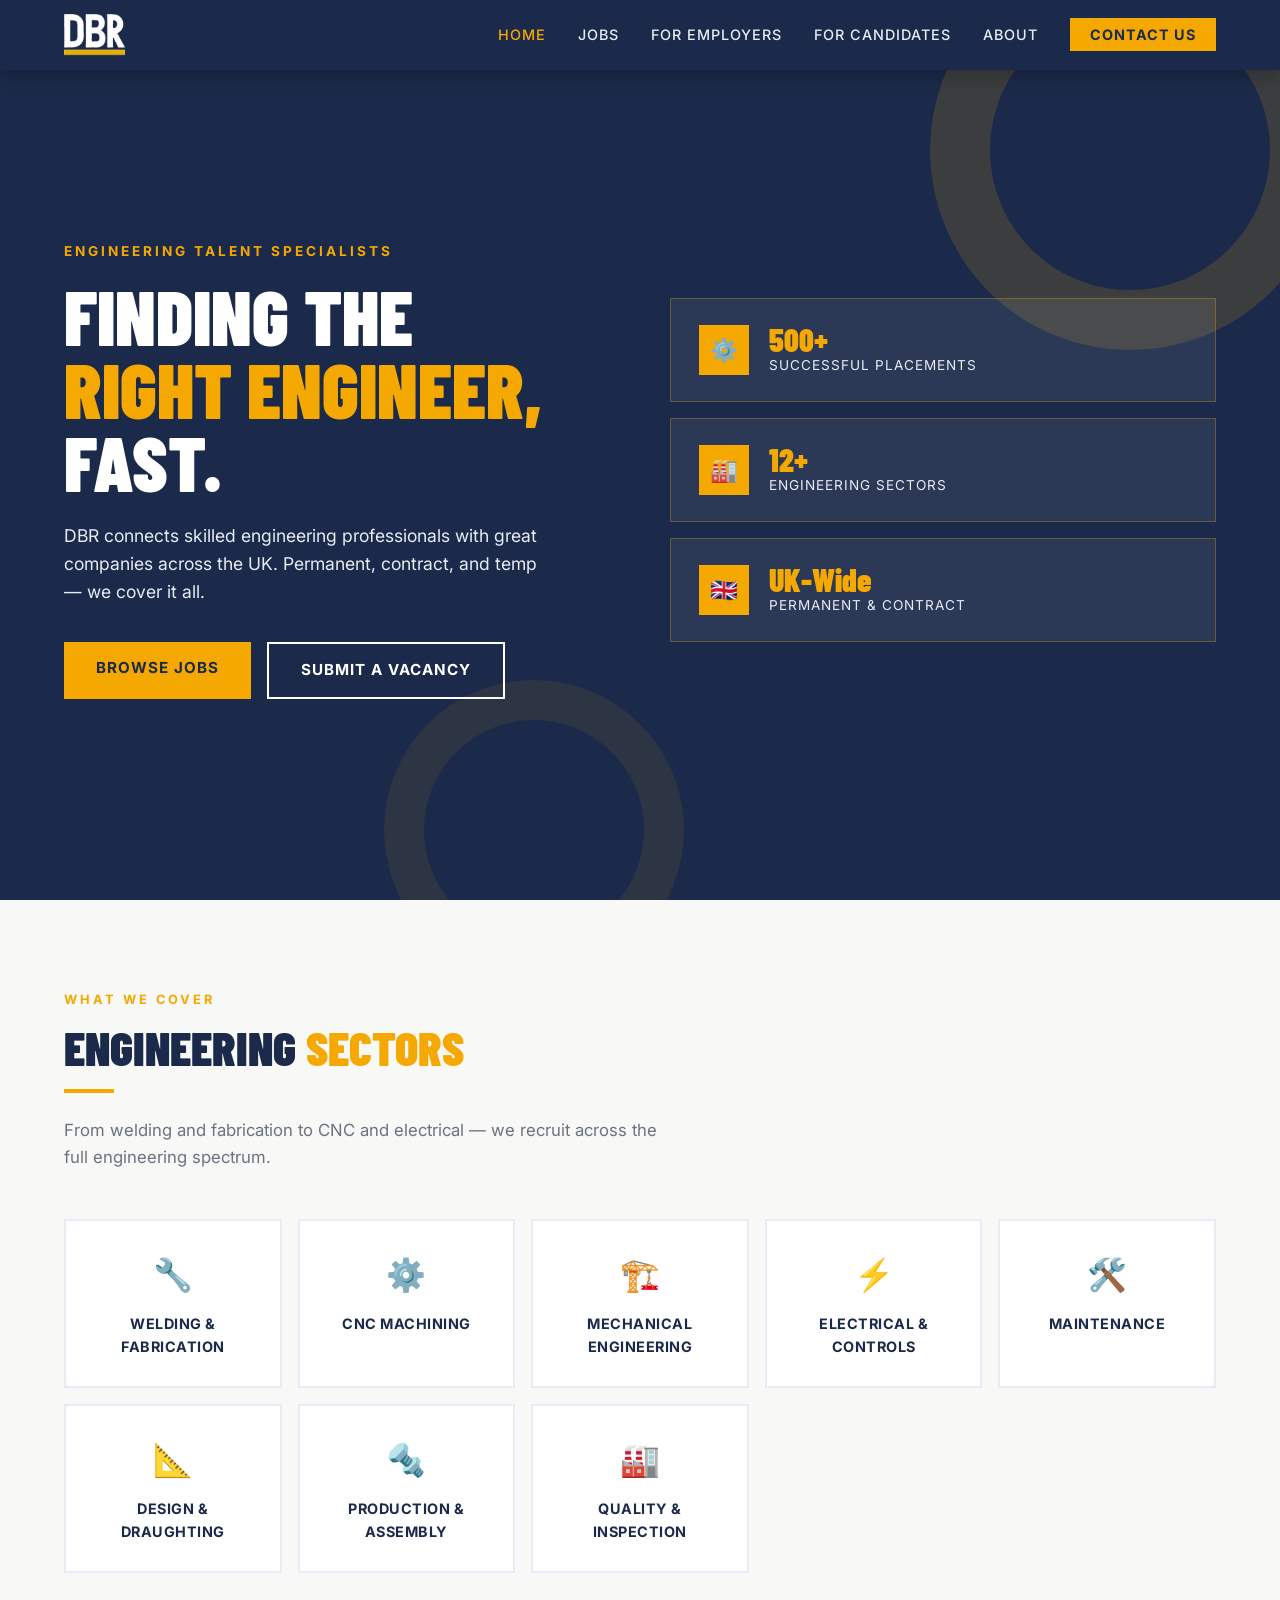
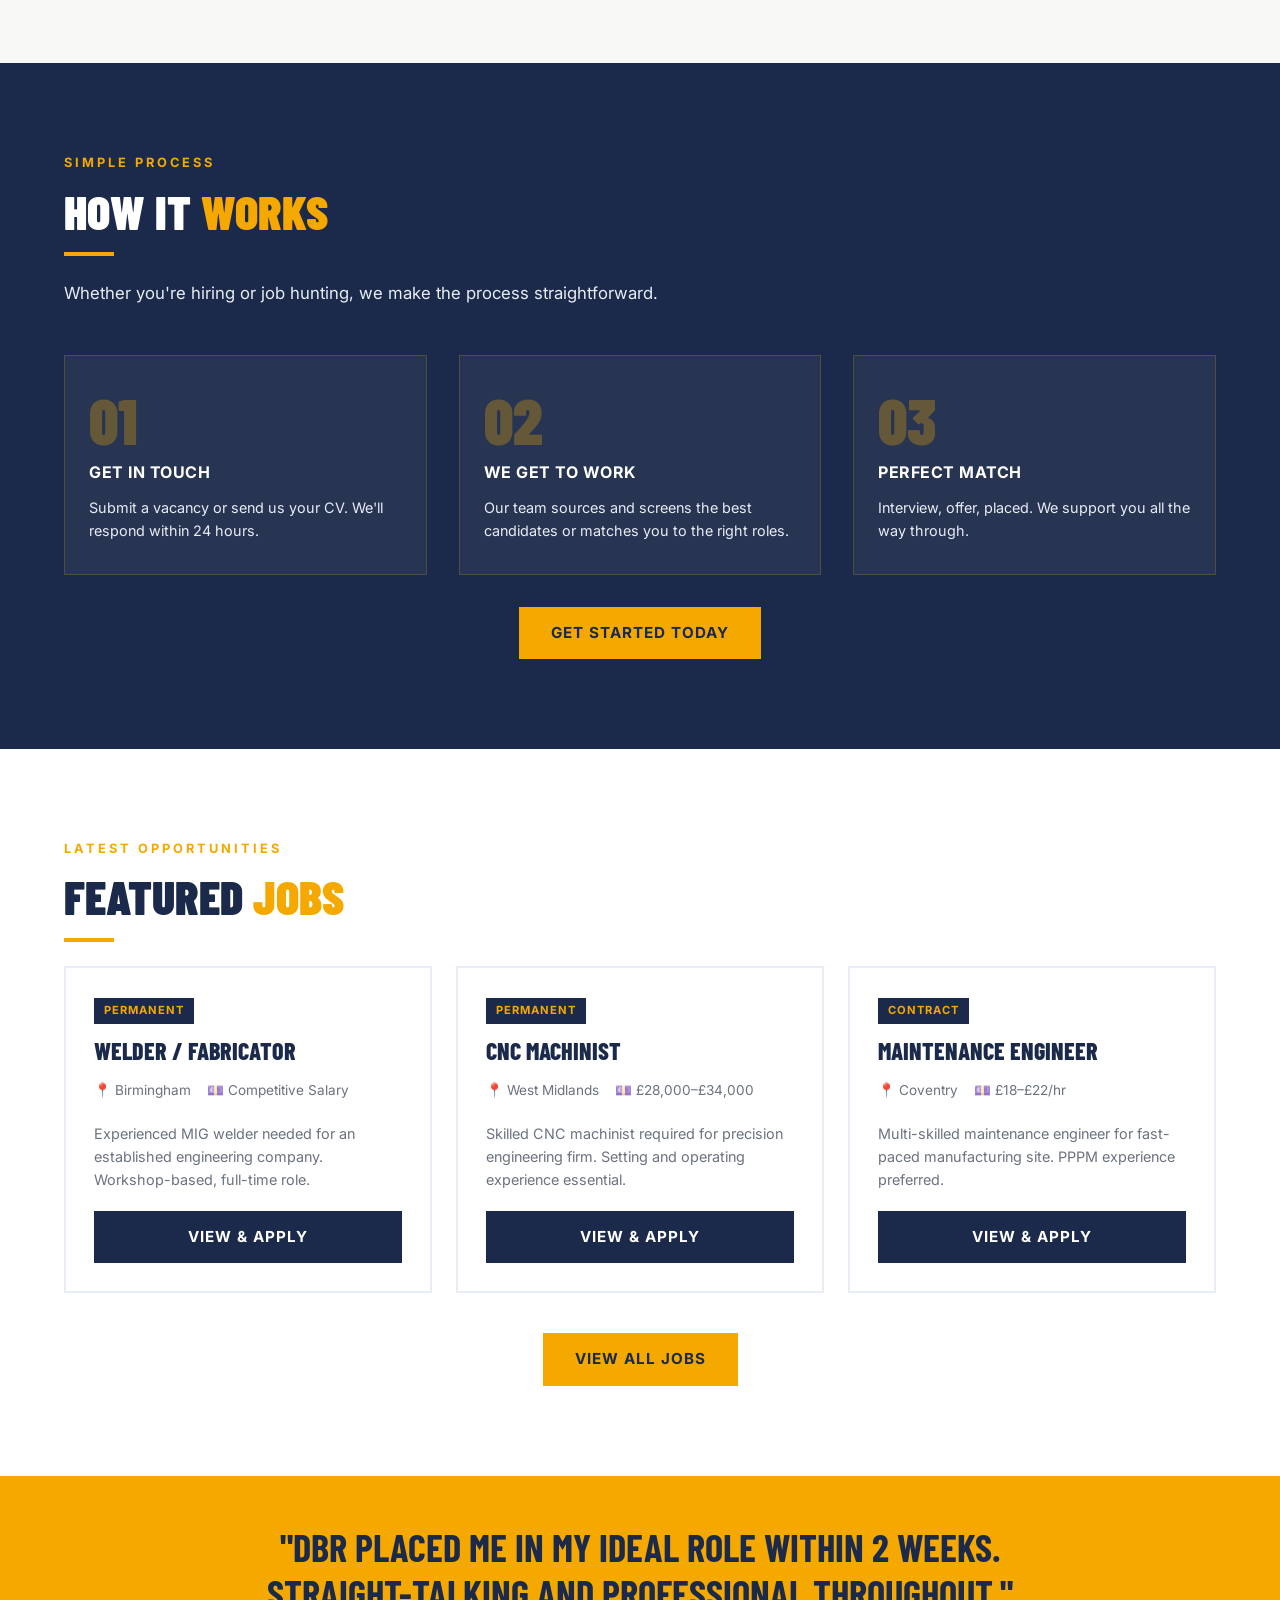
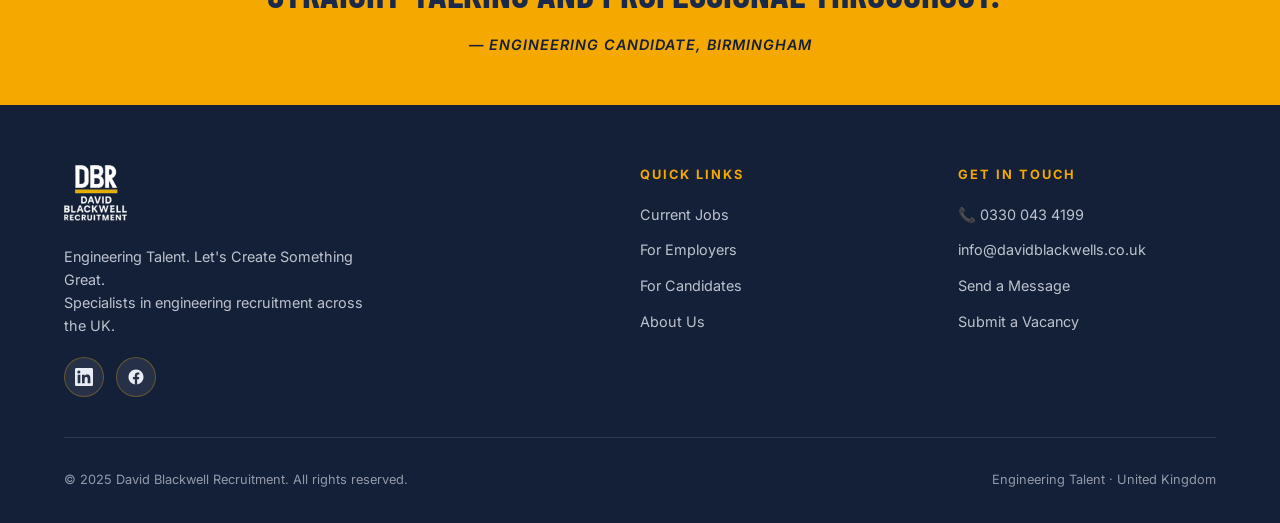
==== index.html @ 54b577ec "Add files via upload" ====
<!DOCTYPE html>
<html lang="en">
<head>
  <meta charset="UTF-8" />
  <meta name="viewport" content="width=device-width, initial-scale=1.0" />
  <title>David Blackwell Recruitment | Engineering Talent</title>
  <meta name="description" content="DBR — Engineering talent specialists. Permanent and contract recruitment across the UK. Welding, CNC, mechanical, electrical & maintenance roles." />
  <meta name="keywords" content="engineering recruitment, welding jobs, CNC machinist jobs, mechanical engineer recruitment, UK engineering recruiter" />
  <link rel="canonical" href="https://www.davidblackwells.co.uk/" />

  <!-- Open Graph / Social Sharing -->
  <meta property="og:type" content="website" />
  <meta property="og:title" content="David Blackwell Recruitment | Engineering Talent" />
  <meta property="og:description" content="Engineering talent specialists. Permanent and contract recruitment across the UK." />
  <meta property="og:image" content="https://www.davidblackwells.co.uk/images/dbr-logo-full.png" />
  <meta property="og:url" content="https://www.davidblackwells.co.uk/" />
  <meta name="twitter:card" content="summary" />

  <!-- Favicon -->
  <link rel="icon" type="image/png" sizes="32x32" href="images/favicon-32.png" />
  <link rel="icon" type="image/png" sizes="16x16" href="images/favicon-16.png" />
  <link rel="apple-touch-icon" sizes="180x180" href="images/favicon-180.png" />

  <link rel="stylesheet" href="css/style.css" />
  <style>
    /* Home-specific nav links (root level) */
    .nav-links li a[href="../index.html"] { color: #F5A800; }
  </style>

  <!-- Google Analytics (GA4) — REPLACE G-XXXXXXXXXX WITH YOUR REAL MEASUREMENT ID -->
  <script async src="https://www.googletagmanager.com/gtag/js?id=G-XXXXXXXXXX"></script>
  <script>
    window.dataLayer = window.dataLayer || [];
    function gtag(){dataLayer.push(arguments);}
    gtag('js', new Date());
    gtag('config', 'G-XXXXXXXXXX');
  </script>
</head>
<body>

<!-- NAV -->
<nav>
  <a href="index.html" class="nav-logo">
    <img src="images/dbr-mark-white.png" alt="David Blackwell Recruitment logo" class="nav-logo-img" />
  </a>
  <ul class="nav-links">
    <li><a href="index.html" style="color:var(--gold)">Home</a></li>
    <li><a href="pages/jobs.html">Jobs</a></li>
    <li><a href="pages/employers.html">For Employers</a></li>
    <li><a href="pages/candidates.html">For Candidates</a></li>
    <li><a href="pages/about.html">About</a></li>
    <li><a href="pages/contact.html" class="nav-cta">Contact Us</a></li>
  </ul>
  <button class="hamburger" aria-label="Menu">
    <span></span><span></span><span></span>
  </button>
</nav>

<!-- HERO -->
<section class="hero">
  <div class="hero-inner">
    <div class="hero-content">
      <p class="hero-eyebrow">Engineering Talent Specialists</p>
      <h1>Finding the<br><span>Right Engineer,</span><br>Fast.</h1>
      <p class="hero-sub">
        DBR connects skilled engineering professionals with great companies
        across the UK. Permanent, contract, and temp — we cover it all.
      </p>
      <div class="hero-btns">
        <a href="pages/jobs.html" class="btn btn-gold">Browse Jobs</a>
        <a href="pages/employers.html" class="btn btn-outline">Submit a Vacancy</a>
      </div>
    </div>
    <div class="hero-visual">
      <div class="stat-card">
        <div class="stat-icon">⚙️</div>
        <div>
          <div class="stat-num">500+</div>
          <div class="stat-label">Successful Placements</div>
        </div>
      </div>
      <div class="stat-card">
        <div class="stat-icon">🏭</div>
        <div>
          <div class="stat-num">12+</div>
          <div class="stat-label">Engineering Sectors</div>
        </div>
      </div>
      <div class="stat-card">
        <div class="stat-icon">🇬🇧</div>
        <div>
          <div class="stat-num">UK-Wide</div>
          <div class="stat-label">Permanent & Contract</div>
        </div>
      </div>
    </div>
  </div>
</section>

<!-- SECTORS -->
<section class="section section-offwhite">
  <div class="section-inner">
    <p class="section-label">What We Cover</p>
    <h2>Engineering <span>Sectors</span></h2>
    <div class="gold-bar"></div>
    <p class="section-intro">From welding and fabrication to CNC and electrical — we recruit across the full engineering spectrum.</p>
    <div class="sectors-grid">
      <div class="sector-card">
        <div class="sector-icon">🔧</div>
        <h3>Welding &amp; Fabrication</h3>
      </div>
      <div class="sector-card">
        <div class="sector-icon">⚙️</div>
        <h3>CNC Machining</h3>
      </div>
      <div class="sector-card">
        <div class="sector-icon">🏗️</div>
        <h3>Mechanical Engineering</h3>
      </div>
      <div class="sector-card">
        <div class="sector-icon">⚡</div>
        <h3>Electrical &amp; Controls</h3>
      </div>
      <div class="sector-card">
        <div class="sector-icon">🛠️</div>
        <h3>Maintenance</h3>
      </div>
      <div class="sector-card">
        <div class="sector-icon">📐</div>
        <h3>Design &amp; Draughting</h3>
      </div>
      <div class="sector-card">
        <div class="sector-icon">🔩</div>
        <h3>Production &amp; Assembly</h3>
      </div>
      <div class="sector-card">
        <div class="sector-icon">🏭</div>
        <h3>Quality &amp; Inspection</h3>
      </div>
    </div>
  </div>
</section>

<!-- HOW IT WORKS -->
<section class="section section-dark">
  <div class="section-inner">
    <p class="section-label">Simple Process</p>
    <h2>How It <span>Works</span></h2>
    <div class="gold-bar"></div>
    <p class="section-intro">Whether you're hiring or job hunting, we make the process straightforward.</p>
    <div class="process-grid">
      <div class="process-step">
        <div class="step-num">01</div>
        <h3>Get in Touch</h3>
        <p>Submit a vacancy or send us your CV. We'll respond within 24 hours.</p>
      </div>
      <div class="process-step">
        <div class="step-num">02</div>
        <h3>We Get to Work</h3>
        <p>Our team sources and screens the best candidates or matches you to the right roles.</p>
      </div>
      <div class="process-step">
        <div class="step-num">03</div>
        <h3>Perfect Match</h3>
        <p>Interview, offer, placed. We support you all the way through.</p>
      </div>
    </div>
    <div class="text-center mt-32">
      <a href="pages/contact.html" class="btn btn-gold">Get Started Today</a>
    </div>
  </div>
</section>

<!-- FEATURED JOBS -->
<section class="section">
  <div class="section-inner">
    <p class="section-label">Latest Opportunities</p>
    <h2>Featured <span>Jobs</span></h2>
    <div class="gold-bar"></div>
    <div class="jobs-grid">
      <div class="job-card">
        <span class="job-tag">Permanent</span>
        <h3>Welder / Fabricator</h3>
        <div class="job-meta">
          <span>📍 Birmingham</span>
          <span>💷 Competitive Salary</span>
        </div>
        <p style="font-size:0.9rem; color:var(--grey); margin-bottom:20px;">
          Experienced MIG welder needed for an established engineering company. Workshop-based, full-time role.
        </p>
        <a href="pages/jobs.html" class="btn btn-navy">View &amp; Apply</a>
      </div>
      <div class="job-card">
        <span class="job-tag">Permanent</span>
        <h3>CNC Machinist</h3>
        <div class="job-meta">
          <span>📍 West Midlands</span>
          <span>💷 £28,000–£34,000</span>
        </div>
        <p style="font-size:0.9rem; color:var(--grey); margin-bottom:20px;">
          Skilled CNC machinist required for precision engineering firm. Setting and operating experience essential.
        </p>
        <a href="pages/jobs.html" class="btn btn-navy">View &amp; Apply</a>
      </div>
      <div class="job-card">
        <span class="job-tag">Contract</span>
        <h3>Maintenance Engineer</h3>
        <div class="job-meta">
          <span>📍 Coventry</span>
          <span>💷 £18–£22/hr</span>
        </div>
        <p style="font-size:0.9rem; color:var(--grey); margin-bottom:20px;">
          Multi-skilled maintenance engineer for fast-paced manufacturing site. PPPM experience preferred.
        </p>
        <a href="pages/jobs.html" class="btn btn-navy">View &amp; Apply</a>
      </div>
    </div>
    <div class="text-center">
      <a href="pages/jobs.html" class="btn btn-gold">View All Jobs</a>
    </div>
  </div>
</section>

<!-- TESTIMONIAL STRIP -->
<div class="testimonial-strip">
  <blockquote>"DBR placed me in my ideal role within 2 weeks. Straight-talking and professional throughout."</blockquote>
  <cite>— Engineering Candidate, Birmingham</cite>
</div>

<!-- FOOTER -->
<footer>
  <div class="footer-inner">
    <div class="footer-top">
      <div class="footer-brand">
        <a href="index.html" style="display:inline-flex; text-decoration:none;">
          <img src="images/dbr-logo-full-white.png" alt="David Blackwell Recruitment logo" class="footer-logo-img" />
        </a>
        <p>Engineering Talent. Let's Create Something Great.<br>
        Specialists in engineering recruitment across the UK.</p>
        <div class="social-links">
          <a href="https://www.linkedin.com/company/david-blackwell-recruitment/?viewAsMember=true" target="_blank" rel="noopener" aria-label="DBR on LinkedIn">
            <svg viewBox="0 0 24 24"><path d="M20.45 20.45h-3.56v-5.57c0-1.33-.02-3.04-1.85-3.04-1.85 0-2.14 1.45-2.14 2.94v5.67H9.34V9h3.41v1.56h.05c.48-.9 1.64-1.85 3.38-1.85 3.61 0 4.28 2.38 4.28 5.47v6.27zM5.34 7.43a2.07 2.07 0 1 1 0-4.13 2.07 2.07 0 0 1 0 4.13zM7.12 20.45H3.56V9h3.56v11.45zM22.22 0H1.77C.8 0 0 .78 0 1.75v20.5C0 23.22.8 24 1.77 24h20.45c.98 0 1.78-.78 1.78-1.75V1.75C24 .78 23.2 0 22.22 0z"/></svg>
          </a>
          <a href="https://www.facebook.com/share/1Ae9qPUbAK/?mibextid=wwXIfr" target="_blank" rel="noopener" aria-label="DBR on Facebook">
            <svg viewBox="0 0 24 24"><path d="M22 12.07C22 6.51 17.52 2 12 2S2 6.51 2 12.07c0 5.02 3.66 9.18 8.44 9.93v-7.03H7.9v-2.9h2.54V9.85c0-2.51 1.49-3.89 3.77-3.89 1.09 0 2.23.2 2.23.2v2.45h-1.26c-1.24 0-1.63.78-1.63 1.57v1.89h2.78l-.44 2.9h-2.34V22c4.78-.75 8.44-4.91 8.44-9.93z"/></svg>
          </a>
        </div>
      </div>
      <div class="footer-col">
        <h4>Quick Links</h4>
        <ul>
          <li><a href="pages/jobs.html">Current Jobs</a></li>
          <li><a href="pages/employers.html">For Employers</a></li>
          <li><a href="pages/candidates.html">For Candidates</a></li>
          <li><a href="pages/about.html">About Us</a></li>
        </ul>
      </div>
      <div class="footer-col">
        <h4>Get In Touch</h4>
        <ul>
          <li><a href="tel:+443300434199" class="phone-link">📞 0330 043 4199</a></li>
          <li><a href="mailto:info@davidblackwells.co.uk">info@davidblackwells.co.uk</a></li>
          <li><a href="pages/contact.html">Send a Message</a></li>
          <li><a href="pages/employers.html">Submit a Vacancy</a></li>
        </ul>
      </div>
    </div>
    <div class="footer-bottom">
      <p>© 2025 David Blackwell Recruitment. All rights reserved.</p>
      <p>Engineering Talent · United Kingdom</p>
    </div>
  </div>
</footer>

<script src="js/main.js"></script>
</body>
</html>
---- css/style.css ----
/* ===========================
   DBR — David Blackwell Recruitment
   Brand: Navy #1B2A4A | Gold #F5A800
   =========================== */

@import url('https://fonts.googleapis.com/css2?family=Barlow+Condensed:wght@700;800;900&family=Inter:wght@400;500;600;700&display=swap');

:root {
  --navy:   #1B2A4A;
  --navy2:  #142038;
  --gold:   #F5A800;
  --gold2:  #e09800;
  --white:  #ffffff;
  --offwhite: #F8F8F6;
  --grey:   #6B7280;
  --light:  #E8ECF4;
}

*, *::before, *::after { box-sizing: border-box; margin: 0; padding: 0; }

html { scroll-behavior: smooth; }

body {
  font-family: 'Inter', sans-serif;
  color: var(--navy);
  background: var(--white);
  line-height: 1.6;
}

/* ── NAV ── */
nav {
  position: fixed; top: 0; left: 0; right: 0; z-index: 100;
  background: var(--navy);
  display: flex; align-items: center; justify-content: space-between;
  padding: 0 5%;
  height: 70px;
  box-shadow: 0 2px 20px rgba(0,0,0,0.3);
}

.nav-logo {
  display: flex; align-items: center; gap: 12px;
  text-decoration: none;
}

.nav-logo-img {
  height: 42px;
  width: auto;
  display: block;
}

.footer-logo-img {
  height: 56px;
  width: auto;
  display: block;
}

.nav-logo-badge {
  background: var(--gold);
  color: var(--navy);
  font-family: 'Barlow Condensed', sans-serif;
  font-size: 1.6rem;
  font-weight: 900;
  padding: 4px 10px;
  letter-spacing: 1px;
}

.nav-logo-text {
  color: var(--white);
  font-size: 0.75rem;
  font-weight: 600;
  text-transform: uppercase;
  letter-spacing: 1px;
  line-height: 1.3;
}

.nav-links {
  display: flex; gap: 2rem; list-style: none;
}

.nav-links a {
  color: var(--light);
  text-decoration: none;
  font-size: 0.9rem;
  font-weight: 500;
  text-transform: uppercase;
  letter-spacing: 1px;
  transition: color 0.2s;
}

.nav-links a:hover { color: var(--gold); }

.nav-cta {
  background: var(--gold);
  color: var(--navy) !important;
  padding: 8px 20px;
  font-weight: 700 !important;
  transition: background 0.2s !important;
}

.nav-cta:hover { background: var(--gold2) !important; color: var(--navy) !important; }

.hamburger {
  display: none;
  flex-direction: column; gap: 5px; cursor: pointer;
  background: none; border: none; padding: 5px;
}

.hamburger span {
  display: block; width: 25px; height: 2px;
  background: var(--white); transition: 0.3s;
}

/* ── BUTTONS ── */
.btn {
  display: inline-block;
  padding: 14px 32px;
  font-weight: 700;
  font-size: 0.95rem;
  text-transform: uppercase;
  letter-spacing: 1px;
  text-decoration: none;
  border: none; cursor: pointer;
  transition: all 0.2s;
}

.btn-gold {
  background: var(--gold);
  color: var(--navy);
}
.btn-gold:hover { background: var(--gold2); transform: translateY(-2px); }

.btn-outline {
  background: transparent;
  border: 2px solid var(--white);
  color: var(--white);
}
.btn-outline:hover { background: var(--white); color: var(--navy); }

.btn-navy {
  background: var(--navy);
  color: var(--white);
}
.btn-navy:hover { background: var(--navy2); transform: translateY(-2px); }

/* ── HERO ── */
.hero {
  background: var(--navy);
  min-height: 100vh;
  display: flex; align-items: center;
  padding: 100px 5% 60px;
  position: relative;
  overflow: hidden;
}

.hero::before {
  content: '';
  position: absolute;
  top: -50px; right: -50px;
  width: 400px; height: 400px;
  border-radius: 50%;
  border: 60px solid var(--gold);
  opacity: 0.15;
}

.hero::after {
  content: '';
  position: absolute;
  bottom: -80px; left: 30%;
  width: 300px; height: 300px;
  border-radius: 50%;
  border: 40px solid var(--gold);
  opacity: 0.08;
}

.hero-inner {
  max-width: 1200px;
  margin: 0 auto;
  display: grid;
  grid-template-columns: 1fr 1fr;
  gap: 60px;
  align-items: center;
  width: 100%;
  position: relative; z-index: 1;
}

.hero-eyebrow {
  color: var(--gold);
  font-size: 0.85rem;
  font-weight: 700;
  text-transform: uppercase;
  letter-spacing: 3px;
  margin-bottom: 16px;
}

.hero h1 {
  font-family: 'Barlow Condensed', sans-serif;
  font-size: clamp(3rem, 6vw, 5.5rem);
  font-weight: 900;
  color: var(--white);
  line-height: 0.95;
  text-transform: uppercase;
  margin-bottom: 24px;
}

.hero h1 span { color: var(--gold); }

.hero-sub {
  color: var(--light);
  font-size: 1.1rem;
  margin-bottom: 36px;
  max-width: 480px;
}

.hero-btns { display: flex; gap: 16px; flex-wrap: wrap; }

.hero-visual {
  display: flex; flex-direction: column; gap: 16px;
}

.stat-card {
  background: rgba(255,255,255,0.07);
  border: 1px solid rgba(245,168,0,0.3);
  padding: 24px 28px;
  display: flex; align-items: center; gap: 20px;
}

.stat-icon {
  width: 50px; height: 50px;
  background: var(--gold);
  display: flex; align-items: center; justify-content: center;
  flex-shrink: 0;
  font-size: 1.4rem;
}

.stat-num {
  font-family: 'Barlow Condensed', sans-serif;
  font-size: 2rem;
  font-weight: 900;
  color: var(--gold);
  line-height: 1;
}

.stat-label {
  color: var(--light);
  font-size: 0.85rem;
  text-transform: uppercase;
  letter-spacing: 1px;
}

/* ── SECTION LAYOUT ── */
.section {
  padding: 90px 5%;
}

.section-inner {
  max-width: 1200px;
  margin: 0 auto;
}

.section-dark {
  background: var(--navy);
  color: var(--white);
}

.section-offwhite {
  background: var(--offwhite);
}

.section-label {
  color: var(--gold);
  font-size: 0.8rem;
  font-weight: 700;
  text-transform: uppercase;
  letter-spacing: 3px;
  margin-bottom: 12px;
}

.section-dark .section-label { color: var(--gold); }

h2 {
  font-family: 'Barlow Condensed', sans-serif;
  font-size: clamp(2rem, 4vw, 3rem);
  font-weight: 900;
  text-transform: uppercase;
  line-height: 1.05;
  margin-bottom: 16px;
}

.section-dark h2 { color: var(--white); }
.section-dark h2 span { color: var(--gold); }
h2 span { color: var(--gold); }

.section-intro {
  color: var(--grey);
  font-size: 1.05rem;
  max-width: 600px;
  margin-bottom: 48px;
}

.section-dark .section-intro { color: var(--light); }

/* ── SECTORS ── */
.sectors-grid {
  display: grid;
  grid-template-columns: repeat(auto-fit, minmax(180px, 1fr));
  gap: 16px;
}

.sector-card {
  background: var(--white);
  border: 2px solid var(--light);
  padding: 28px 20px;
  text-align: center;
  transition: all 0.2s;
  cursor: default;
}

.sector-card:hover {
  border-color: var(--gold);
  transform: translateY(-4px);
  box-shadow: 0 8px 24px rgba(0,0,0,0.08);
}

.sector-icon { font-size: 2rem; margin-bottom: 12px; }

.sector-card h3 {
  font-size: 0.9rem;
  font-weight: 700;
  text-transform: uppercase;
  letter-spacing: 0.5px;
}

/* ── PROCESS ── */
.process-grid {
  display: grid;
  grid-template-columns: repeat(auto-fit, minmax(220px, 1fr));
  gap: 32px;
}

.process-step {
  position: relative;
  padding: 32px 24px;
  background: rgba(255,255,255,0.05);
  border: 1px solid rgba(245,168,0,0.2);
}

.step-num {
  font-family: 'Barlow Condensed', sans-serif;
  font-size: 4rem;
  font-weight: 900;
  color: var(--gold);
  opacity: 0.3;
  line-height: 1;
  margin-bottom: 8px;
}

.process-step h3 {
  font-size: 1rem;
  font-weight: 700;
  color: var(--white);
  text-transform: uppercase;
  letter-spacing: 0.5px;
  margin-bottom: 10px;
}

.process-step p { color: var(--light); font-size: 0.9rem; }

/* ── JOB CARDS ── */
.jobs-grid {
  display: grid;
  grid-template-columns: repeat(auto-fit, minmax(300px, 1fr));
  gap: 24px;
  margin-bottom: 40px;
}

.job-card {
  border: 2px solid var(--light);
  padding: 28px;
  transition: all 0.2s;
  background: var(--white);
}

.job-card:hover {
  border-color: var(--gold);
  box-shadow: 0 8px 30px rgba(0,0,0,0.1);
  transform: translateY(-3px);
}

.job-tag {
  display: inline-block;
  background: var(--navy);
  color: var(--gold);
  font-size: 0.7rem;
  font-weight: 700;
  text-transform: uppercase;
  letter-spacing: 1px;
  padding: 4px 10px;
  margin-bottom: 14px;
}

.job-card h3 {
  font-family: 'Barlow Condensed', sans-serif;
  font-size: 1.5rem;
  font-weight: 800;
  text-transform: uppercase;
  margin-bottom: 16px;
  line-height: 1.1;
}

.job-meta {
  display: flex; flex-wrap: wrap; gap: 16px;
  margin-bottom: 20px;
}

.job-meta span {
  font-size: 0.85rem;
  color: var(--grey);
  display: flex; align-items: center; gap: 6px;
}

.job-meta span::before { font-size: 0.9rem; }

.job-card .btn { width: 100%; text-align: center; }

/* ── FORM ── */
.form-grid {
  display: grid;
  grid-template-columns: 1fr 1fr;
  gap: 20px;
}

.form-group {
  display: flex; flex-direction: column; gap: 6px;
}

.form-group.full { grid-column: 1 / -1; }

label {
  font-size: 0.85rem;
  font-weight: 600;
  text-transform: uppercase;
  letter-spacing: 0.5px;
  color: var(--navy);
}

.section-dark label { color: var(--light); }

input, select, textarea {
  width: 100%;
  padding: 12px 16px;
  border: 2px solid var(--light);
  background: var(--white);
  font-family: 'Inter', sans-serif;
  font-size: 0.95rem;
  color: var(--navy);
  transition: border-color 0.2s;
  outline: none;
  appearance: none;
}

input:focus, select:focus, textarea:focus {
  border-color: var(--gold);
}

textarea { resize: vertical; min-height: 140px; }

.form-submit { margin-top: 8px; }

/* ── TWO COLUMN ── */
.two-col {
  display: grid;
  grid-template-columns: 1fr 1fr;
  gap: 80px;
  align-items: center;
}

/* ── TESTIMONIAL ── */
.testimonial-strip {
  background: var(--gold);
  padding: 48px 5%;
  text-align: center;
}

.testimonial-strip blockquote {
  font-family: 'Barlow Condensed', sans-serif;
  font-size: clamp(1.5rem, 3vw, 2.5rem);
  font-weight: 700;
  color: var(--navy);
  max-width: 800px;
  margin: 0 auto 16px;
  text-transform: uppercase;
  line-height: 1.2;
}

.testimonial-strip cite {
  font-size: 0.9rem;
  font-weight: 600;
  color: var(--navy2);
  letter-spacing: 1px;
  text-transform: uppercase;
}

/* ── FOOTER ── */
footer {
  background: var(--navy2);
  color: var(--light);
  padding: 60px 5% 32px;
}

.footer-inner {
  max-width: 1200px;
  margin: 0 auto;
}

.footer-top {
  display: grid;
  grid-template-columns: 2fr 1fr 1fr;
  gap: 60px;
  padding-bottom: 40px;
  border-bottom: 1px solid rgba(255,255,255,0.1);
  margin-bottom: 32px;
}

.footer-brand p {
  color: var(--light);
  font-size: 0.9rem;
  margin-top: 16px;
  max-width: 300px;
  opacity: 0.8;
}

.footer-col h4 {
  color: var(--gold);
  font-size: 0.8rem;
  font-weight: 700;
  text-transform: uppercase;
  letter-spacing: 2px;
  margin-bottom: 16px;
}

.footer-col ul { list-style: none; display: flex; flex-direction: column; gap: 10px; }

.footer-col ul a {
  color: var(--light);
  text-decoration: none;
  font-size: 0.9rem;
  opacity: 0.8;
  transition: opacity 0.2s, color 0.2s;
}

.footer-col ul a:hover { opacity: 1; color: var(--gold); }

.social-links {
  display: flex; gap: 12px; margin-top: 20px;
}

.social-links a {
  width: 40px; height: 40px;
  display: flex; align-items: center; justify-content: center;
  background: rgba(255,255,255,0.08);
  border: 1px solid rgba(245,168,0,0.3);
  border-radius: 50%;
  color: var(--light);
  transition: background 0.2s, color 0.2s, border-color 0.2s;
}

.social-links a:hover {
  background: var(--gold);
  border-color: var(--gold);
  color: var(--navy);
}

.social-links svg { width: 18px; height: 18px; fill: currentColor; }

.footer-col ul a.phone-link {
  display: inline-flex; align-items: center; gap: 6px;
}

.footer-bottom {
  display: flex; justify-content: space-between; align-items: center;
  flex-wrap: wrap; gap: 16px;
}

.footer-bottom p { font-size: 0.8rem; opacity: 0.6; }

/* ── PAGE HEADER ── */
.page-header {
  background: var(--navy);
  padding: 130px 5% 60px;
  text-align: center;
}

.page-header h1 {
  font-family: 'Barlow Condensed', sans-serif;
  font-size: clamp(2.5rem, 5vw, 4rem);
  font-weight: 900;
  color: var(--white);
  text-transform: uppercase;
  margin-bottom: 12px;
}

.page-header h1 span { color: var(--gold); }

.page-header p {
  color: var(--light);
  font-size: 1.05rem;
  max-width: 560px;
  margin: 0 auto;
}

/* ── UTILITY ── */
.text-center { text-align: center; }
.mt-8 { margin-top: 8px; }
.mt-16 { margin-top: 16px; }
.mt-32 { margin-top: 32px; }
.mb-40 { margin-bottom: 40px; }

.gold-bar {
  width: 50px; height: 4px;
  background: var(--gold);
  margin: 16px 0 24px;
}

.center .gold-bar { margin: 16px auto 24px; }

/* ── MOBILE ── */
@media (max-width: 768px) {
  .nav-links { display: none; flex-direction: column; }
  .nav-links.open { display: flex; }
  .hamburger { display: flex; }

  nav {
    flex-wrap: wrap;
    height: auto;
    padding: 16px 5%;
    gap: 16px;
  }

  .nav-links {
    position: absolute;
    top: 70px; left: 0; right: 0;
    background: var(--navy2);
    padding: 20px 5%;
    gap: 16px;
  }

  .hero-inner { grid-template-columns: 1fr; }
  .hero-visual { display: none; }
  .nav-logo-img { height: 36px; }
  .two-col { grid-template-columns: 1fr; gap: 40px; }
  .form-grid { grid-template-columns: 1fr; }
  .footer-top { grid-template-columns: 1fr; gap: 32px; }
  .footer-bottom { flex-direction: column; text-align: center; }
}
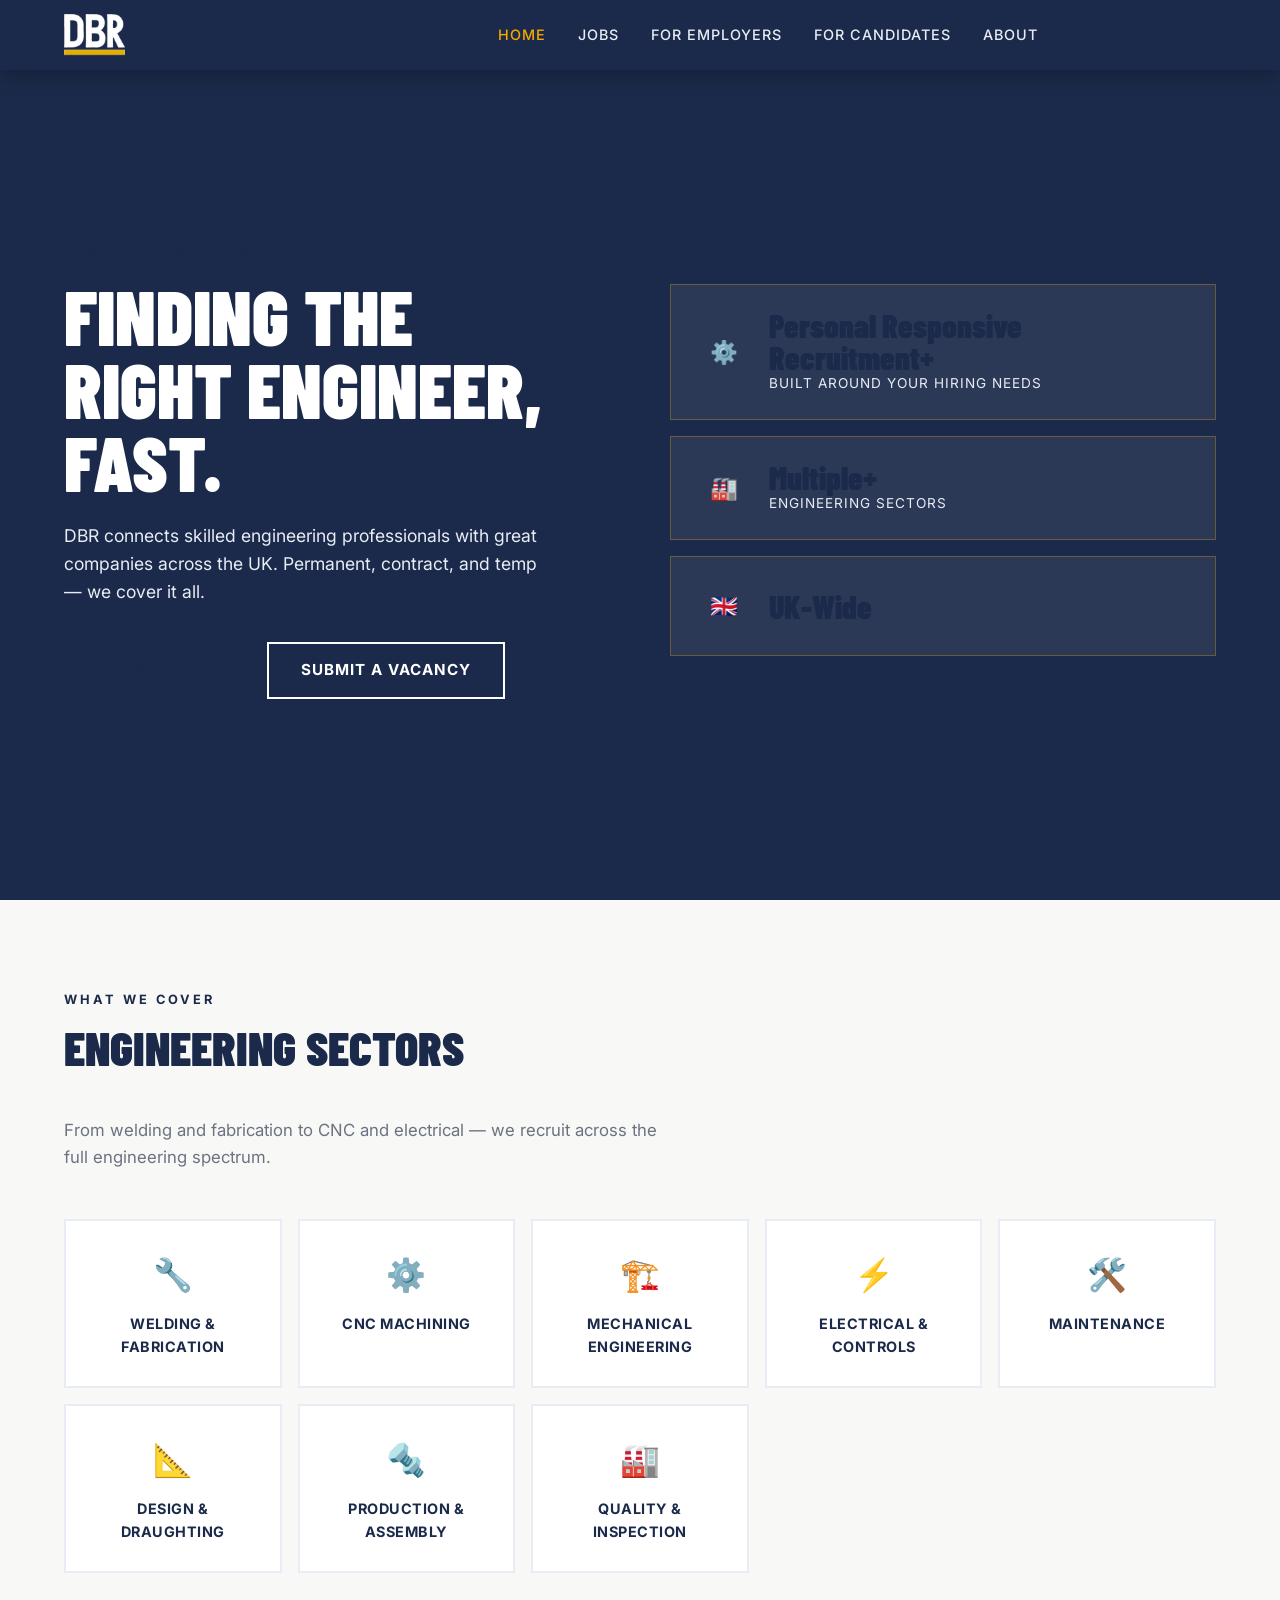
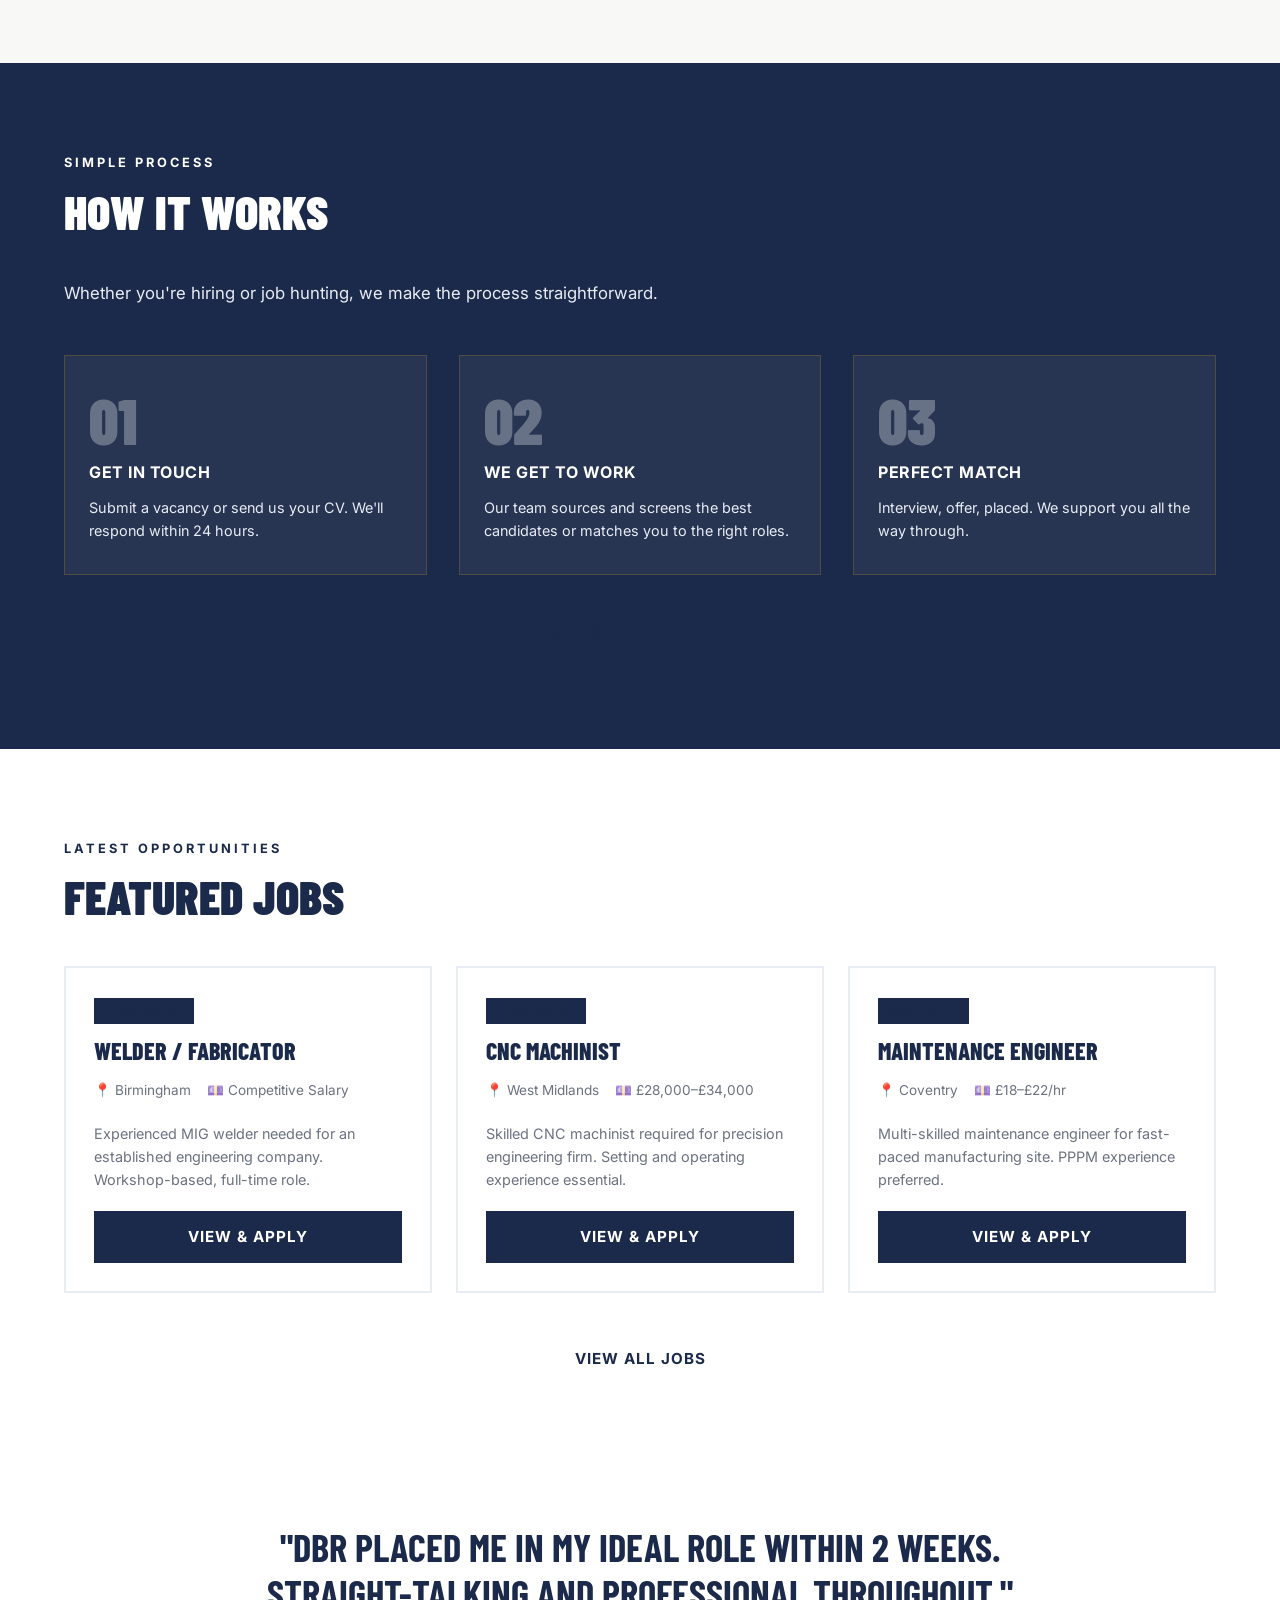
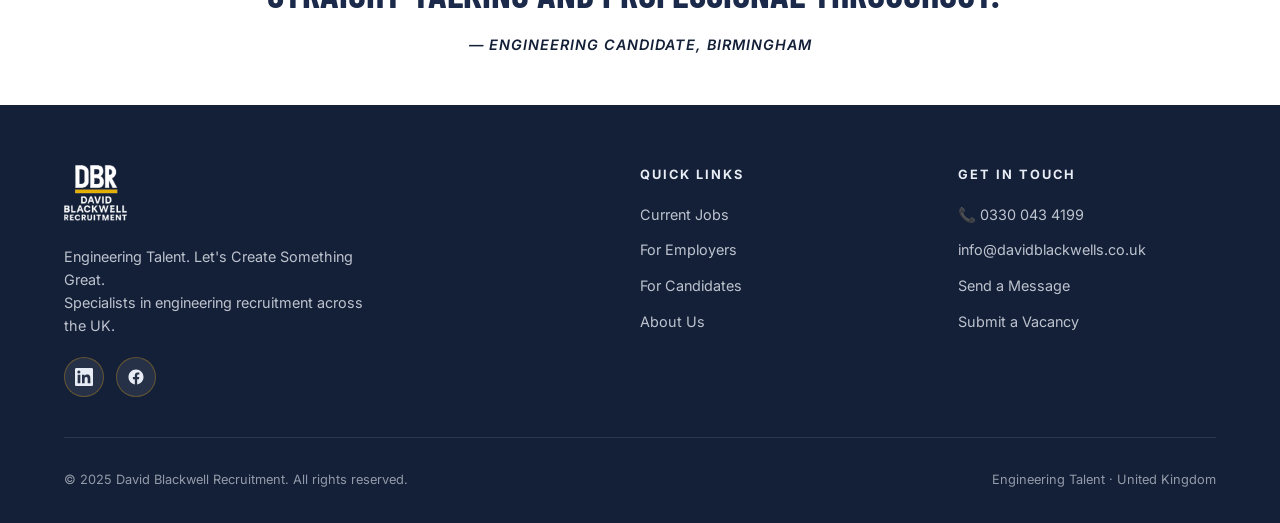
==== commit 3a286f80: "Update index.html" ====
--- a/index.html
+++ b/index.html
@@ -11,7 +11,7 @@
   <!-- Open Graph / Social Sharing -->
   <meta property="og:type" content="website" />
   <meta property="og:title" content="David Blackwell Recruitment | Engineering Talent" />
-  <meta property="og:description" content="Engineering talent specialists. Permanent and contract recruitment across the UK." />
+  <meta property="og:description" content="Engineering talent specialists. Recruitment across the UK." />
   <meta property="og:image" content="https://www.davidblackwells.co.uk/images/dbr-logo-full.png" />
   <meta property="og:url" content="https://www.davidblackwells.co.uk/" />
   <meta name="twitter:card" content="summary" />
@@ -75,14 +75,14 @@
       <div class="stat-card">
         <div class="stat-icon">⚙️</div>
         <div>
-          <div class="stat-num">500+</div>
-          <div class="stat-label">Successful Placements</div>
+          <div class="stat-num">Personal Responsive Recruitment+</div>
+          <div class="stat-label">Built around your hiring needs</div>
         </div>
       </div>
       <div class="stat-card">
         <div class="stat-icon">🏭</div>
         <div>
-          <div class="stat-num">12+</div>
+          <div class="stat-num">Multiple+</div>
           <div class="stat-label">Engineering Sectors</div>
         </div>
       </div>
@@ -90,7 +90,7 @@
         <div class="stat-icon">🇬🇧</div>
         <div>
           <div class="stat-num">UK-Wide</div>
-          <div class="stat-label">Permanent & Contract</div>
+          <div class="stat-label"></div>
         </div>
       </div>
     </div>
--- a/css/style.css
+++ b/css/style.css
@@ -1,6 +1,6 @@
 /* ===========================
    DBR — David Blackwell Recruitment
-   Brand: Navy #1B2A4A | Gold #F5A800
+   Brand: Navy #1B2A4A | gold: #FFC107
    =========================== */
 
 @import url('https://fonts.googleapis.com/css2?family=Barlow+Condensed:wght@700;800;900&family=Inter:wght@400;500;600;700&display=swap');
@@ -8,7 +8,7 @@
 :root {
   --navy:   #1B2A4A;
   --navy2:  #142038;
-  --gold:   #F5A800;
+  --gold:   #FFC107
   --gold2:  #e09800;
   --white:  #ffffff;
   --offwhite: #F8F8F6;
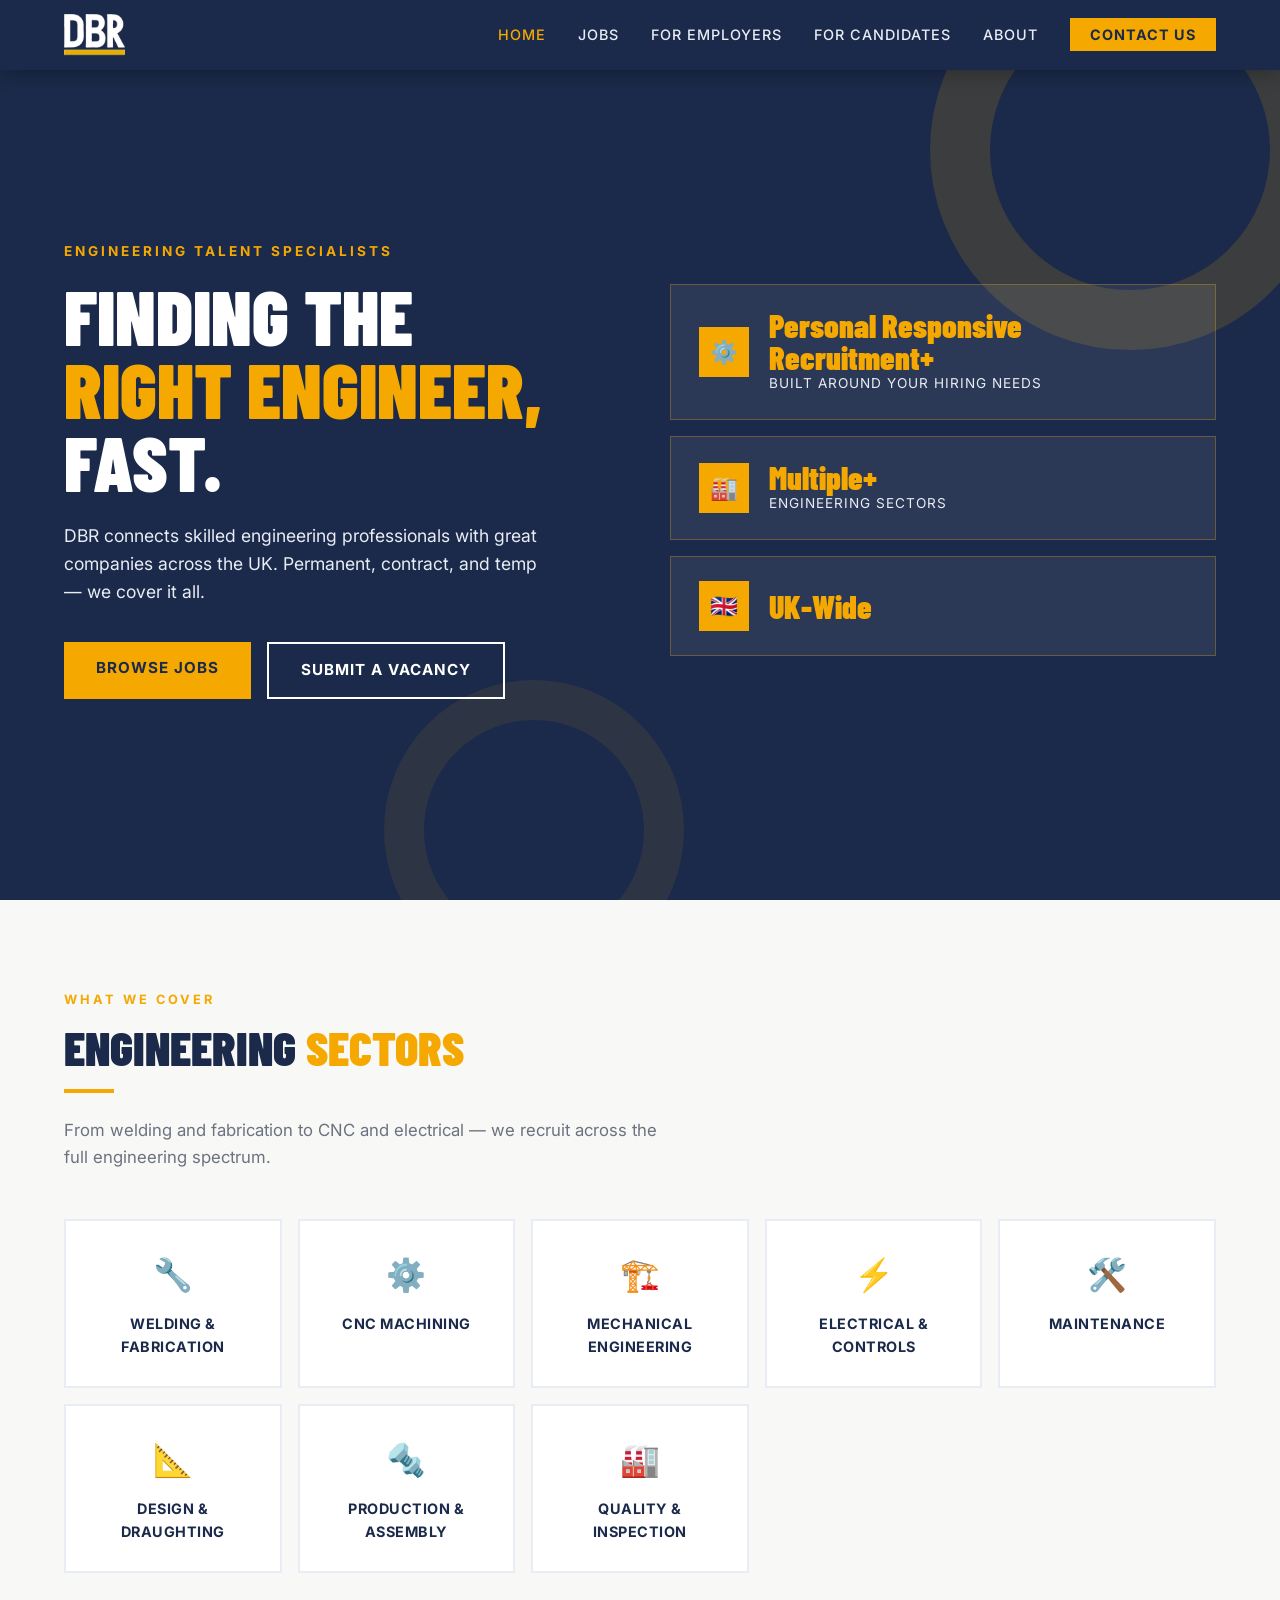
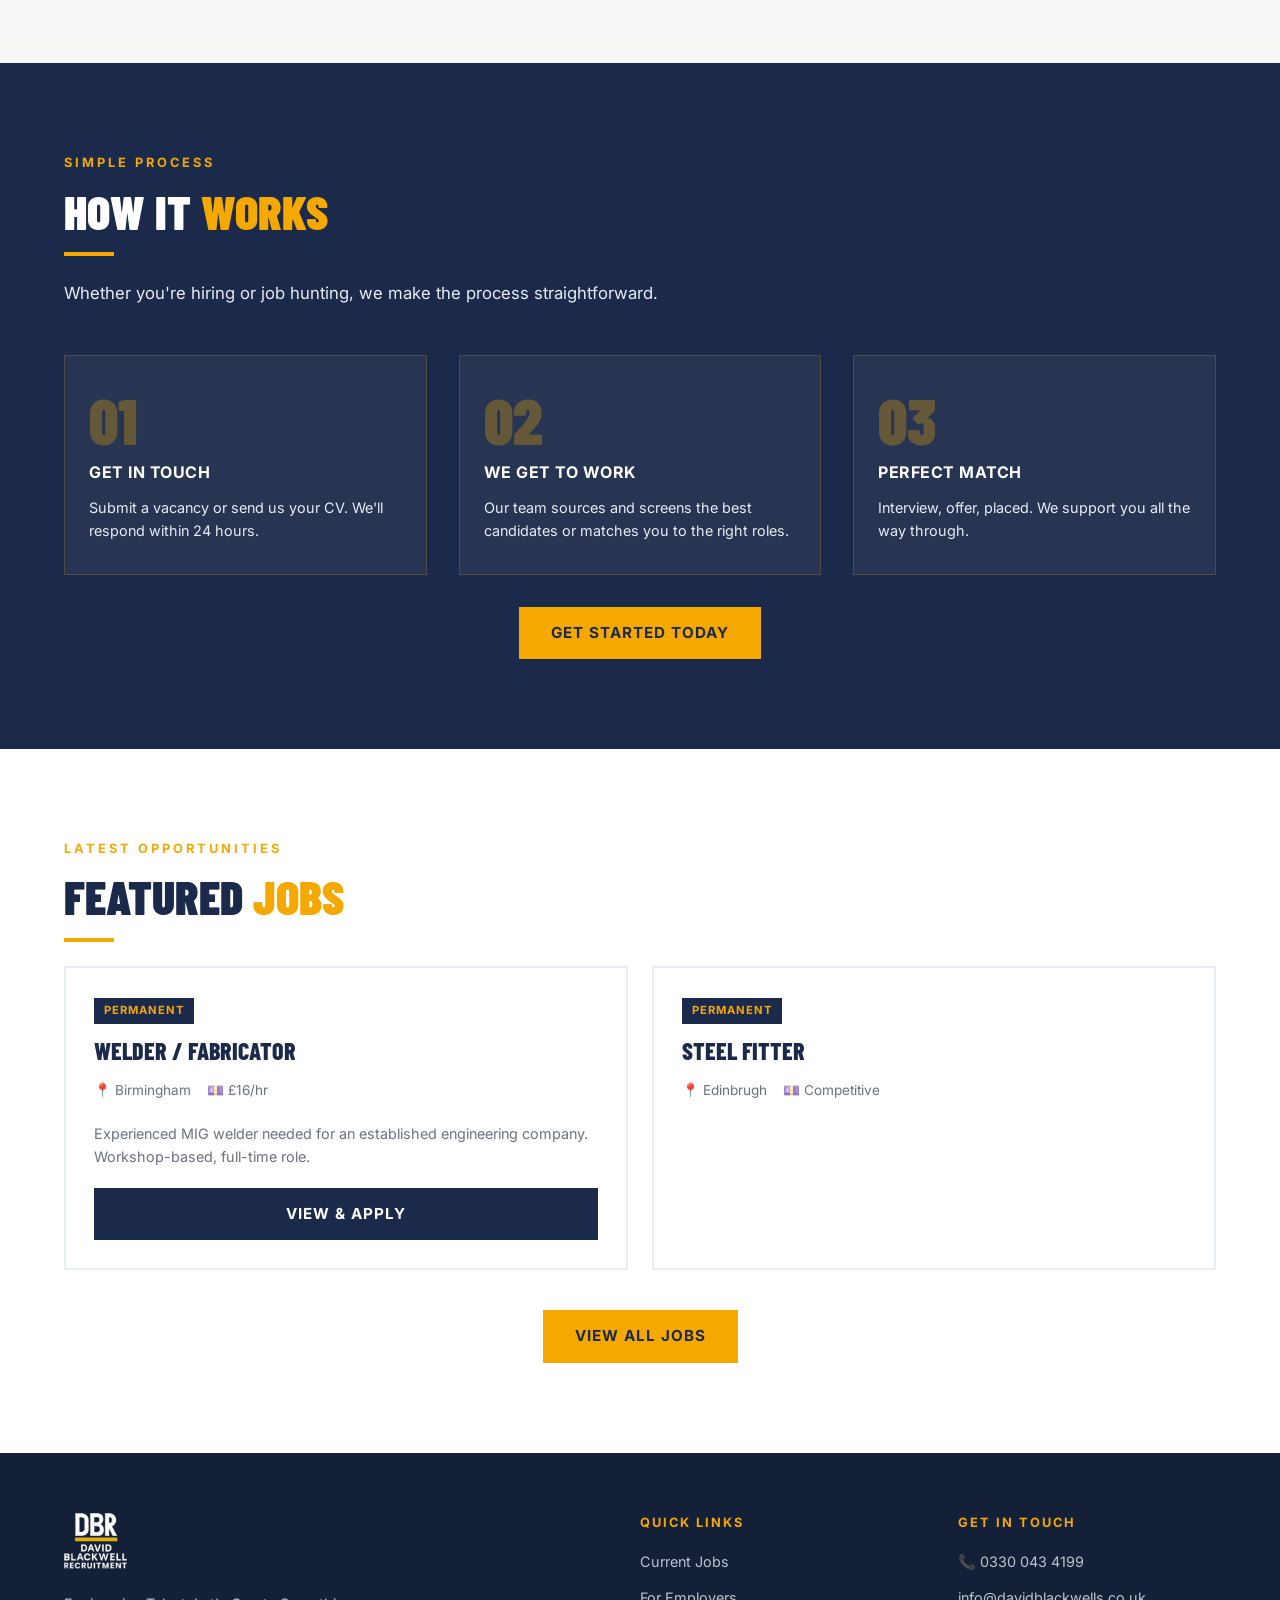
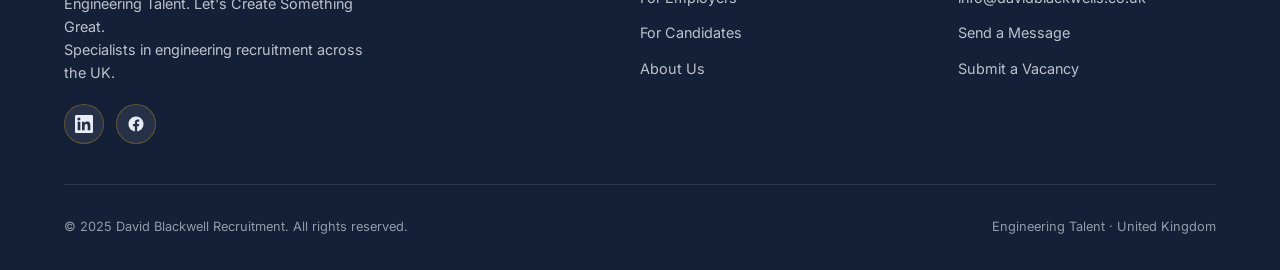
==== commit d0509b69: "Update index.html" ====
--- a/index.html
+++ b/index.html
@@ -183,7 +183,7 @@
         <h3>Welder / Fabricator</h3>
         <div class="job-meta">
           <span>📍 Birmingham</span>
-          <span>💷 Competitive Salary</span>
+          <span>💷 £16/hr</span>
         </div>
         <p style="font-size:0.9rem; color:var(--grey); margin-bottom:20px;">
           Experienced MIG welder needed for an established engineering company. Workshop-based, full-time role.
@@ -192,27 +192,12 @@
       </div>
       <div class="job-card">
         <span class="job-tag">Permanent</span>
-        <h3>CNC Machinist</h3>
+        <h3>Steel Fitter</h3>
         <div class="job-meta">
-          <span>📍 West Midlands</span>
-          <span>💷 £28,000–£34,000</span>
-        </div>
-        <p style="font-size:0.9rem; color:var(--grey); margin-bottom:20px;">
-          Skilled CNC machinist required for precision engineering firm. Setting and operating experience essential.
-        </p>
-        <a href="pages/jobs.html" class="btn btn-navy">View &amp; Apply</a>
-      </div>
-      <div class="job-card">
-        <span class="job-tag">Contract</span>
-        <h3>Maintenance Engineer</h3>
-        <div class="job-meta">
-          <span>📍 Coventry</span>
-          <span>💷 £18–£22/hr</span>
-        </div>
-        <p style="font-size:0.9rem; color:var(--grey); margin-bottom:20px;">
-          Multi-skilled maintenance engineer for fast-paced manufacturing site. PPPM experience preferred.
-        </p>
-        <a href="pages/jobs.html" class="btn btn-navy">View &amp; Apply</a>
+          <span>📍 Edinbrugh</span>
+          <span>💷 Competitive</span>
+        </div>
+        </div>
       </div>
     </div>
     <div class="text-center">
@@ -220,12 +205,6 @@
     </div>
   </div>
 </section>
-
-<!-- TESTIMONIAL STRIP -->
-<div class="testimonial-strip">
-  <blockquote>"DBR placed me in my ideal role within 2 weeks. Straight-talking and professional throughout."</blockquote>
-  <cite>— Engineering Candidate, Birmingham</cite>
-</div>
 
 <!-- FOOTER -->
 <footer>
--- a/css/style.css
+++ b/css/style.css
@@ -1,6 +1,6 @@
 /* ===========================
-   DBR — David Blackwell Recruitment
-   Brand: Navy #1B2A4A | gold: #FFC107
+   DBR â€” David Blackwell Recruitment
+   Brand: Navy #1B2A4A | Gold #F5A800
    =========================== */
 
 @import url('https://fonts.googleapis.com/css2?family=Barlow+Condensed:wght@700;800;900&family=Inter:wght@400;500;600;700&display=swap');
@@ -8,7 +8,7 @@
 :root {
   --navy:   #1B2A4A;
   --navy2:  #142038;
-  --gold:   #FFC107
+  --gold:   #F5A800;
   --gold2:  #e09800;
   --white:  #ffffff;
   --offwhite: #F8F8F6;
@@ -27,7 +27,7 @@
   line-height: 1.6;
 }
 
-/* ── NAV ── */
+/* â”€â”€ NAV â”€â”€ */
 nav {
   position: fixed; top: 0; left: 0; right: 0; z-index: 100;
   background: var(--navy);
@@ -110,7 +110,7 @@
   background: var(--white); transition: 0.3s;
 }
 
-/* ── BUTTONS ── */
+/* â”€â”€ BUTTONS â”€â”€ */
 .btn {
   display: inline-block;
   padding: 14px 32px;
@@ -142,7 +142,7 @@
 }
 .btn-navy:hover { background: var(--navy2); transform: translateY(-2px); }
 
-/* ── HERO ── */
+/* â”€â”€ HERO â”€â”€ */
 .hero {
   background: var(--navy);
   min-height: 100vh;
@@ -247,7 +247,7 @@
   letter-spacing: 1px;
 }
 
-/* ── SECTION LAYOUT ── */
+/* â”€â”€ SECTION LAYOUT â”€â”€ */
 .section {
   padding: 90px 5%;
 }
@@ -299,7 +299,7 @@
 
 .section-dark .section-intro { color: var(--light); }
 
-/* ── SECTORS ── */
+/* â”€â”€ SECTORS â”€â”€ */
 .sectors-grid {
   display: grid;
   grid-template-columns: repeat(auto-fit, minmax(180px, 1fr));
@@ -330,7 +330,7 @@
   letter-spacing: 0.5px;
 }
 
-/* ── PROCESS ── */
+/* â”€â”€ PROCESS â”€â”€ */
 .process-grid {
   display: grid;
   grid-template-columns: repeat(auto-fit, minmax(220px, 1fr));
@@ -365,7 +365,7 @@
 
 .process-step p { color: var(--light); font-size: 0.9rem; }
 
-/* ── JOB CARDS ── */
+/* â”€â”€ JOB CARDS â”€â”€ */
 .jobs-grid {
   display: grid;
   grid-template-columns: repeat(auto-fit, minmax(300px, 1fr));
@@ -422,7 +422,7 @@
 
 .job-card .btn { width: 100%; text-align: center; }
 
-/* ── FORM ── */
+/* â”€â”€ FORM â”€â”€ */
 .form-grid {
   display: grid;
   grid-template-columns: 1fr 1fr;
@@ -466,7 +466,7 @@
 
 .form-submit { margin-top: 8px; }
 
-/* ── TWO COLUMN ── */
+/* â”€â”€ TWO COLUMN â”€â”€ */
 .two-col {
   display: grid;
   grid-template-columns: 1fr 1fr;
@@ -474,7 +474,7 @@
   align-items: center;
 }
 
-/* ── TESTIMONIAL ── */
+/* â”€â”€ TESTIMONIAL â”€â”€ */
 .testimonial-strip {
   background: var(--gold);
   padding: 48px 5%;
@@ -500,7 +500,7 @@
   text-transform: uppercase;
 }
 
-/* ── FOOTER ── */
+/* â”€â”€ FOOTER â”€â”€ */
 footer {
   background: var(--navy2);
   color: var(--light);
@@ -583,7 +583,7 @@
 
 .footer-bottom p { font-size: 0.8rem; opacity: 0.6; }
 
-/* ── PAGE HEADER ── */
+/* â”€â”€ PAGE HEADER â”€â”€ */
 .page-header {
   background: var(--navy);
   padding: 130px 5% 60px;
@@ -608,7 +608,7 @@
   margin: 0 auto;
 }
 
-/* ── UTILITY ── */
+/* â”€â”€ UTILITY â”€â”€ */
 .text-center { text-align: center; }
 .mt-8 { margin-top: 8px; }
 .mt-16 { margin-top: 16px; }
@@ -623,7 +623,7 @@
 
 .center .gold-bar { margin: 16px auto 24px; }
 
-/* ── MOBILE ── */
+/* â”€â”€ MOBILE â”€â”€ */
 @media (max-width: 768px) {
   .nav-links { display: none; flex-direction: column; }
   .nav-links.open { display: flex; }
